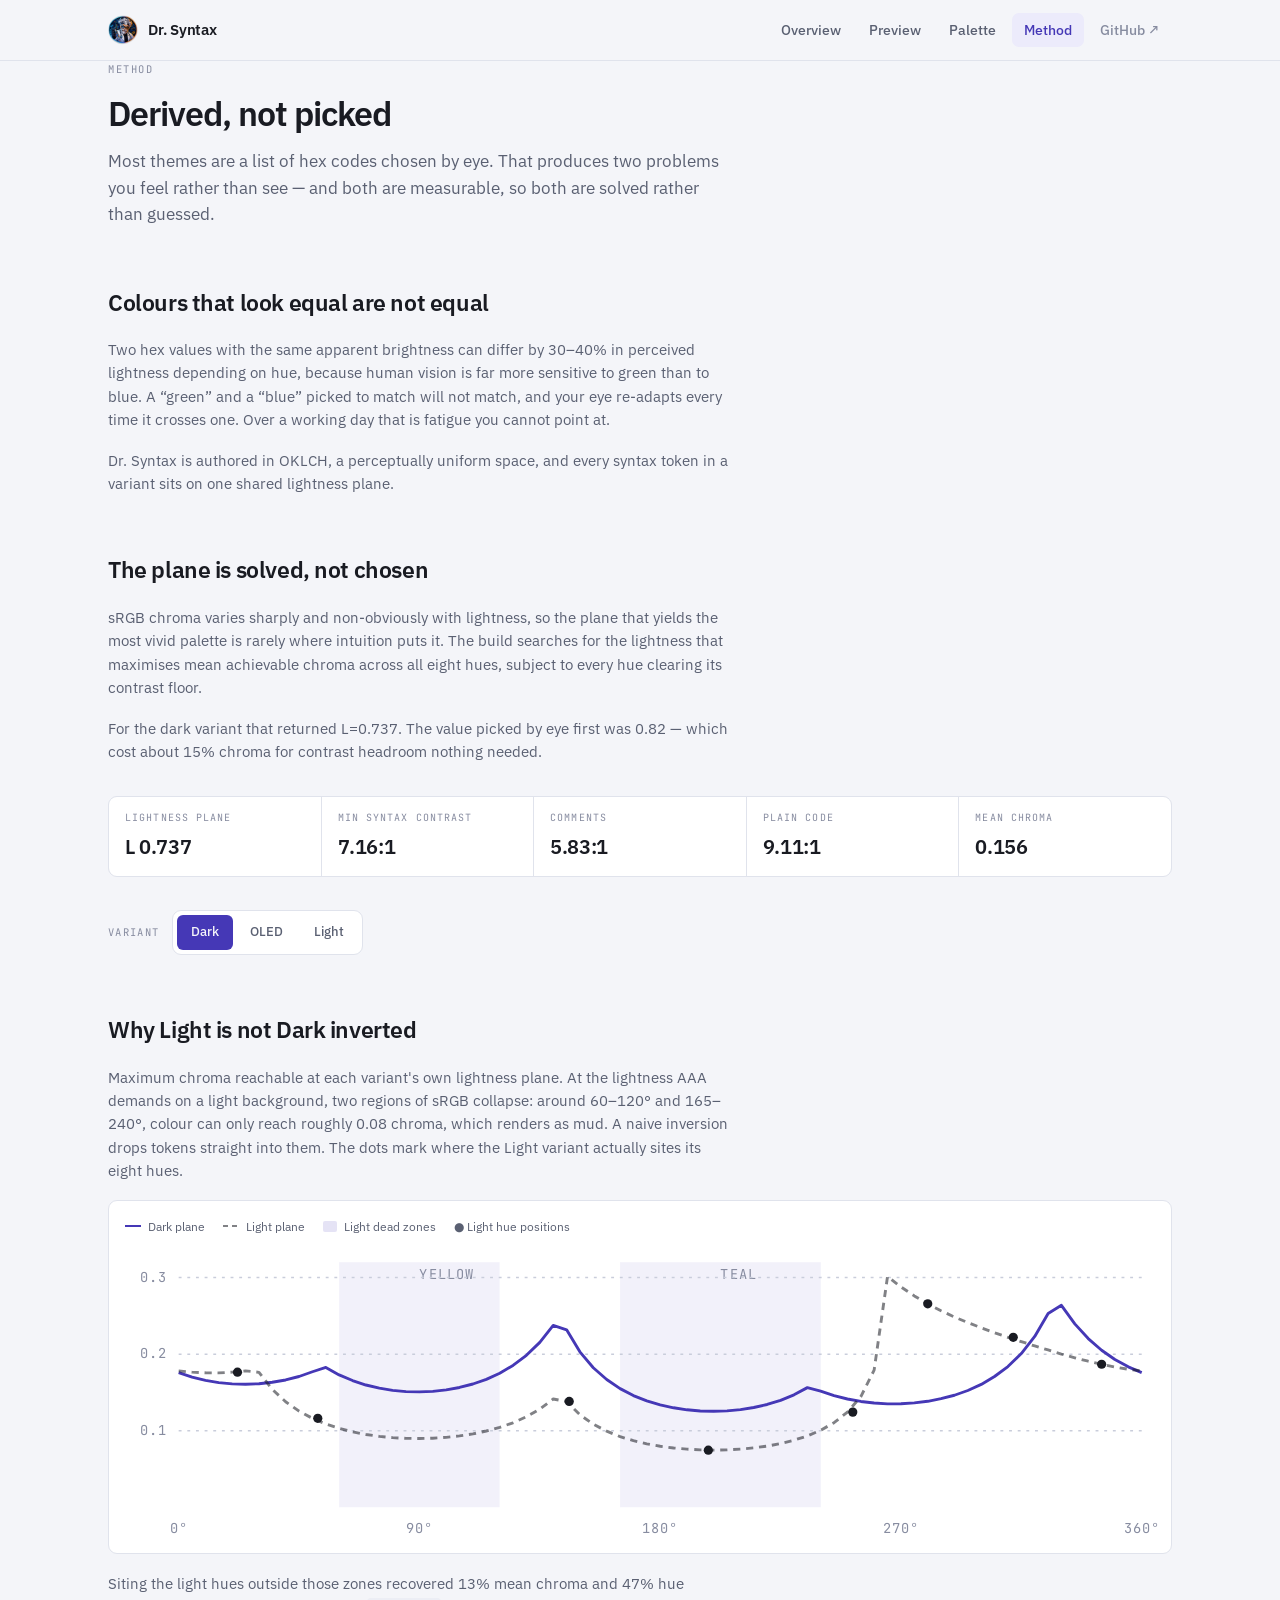
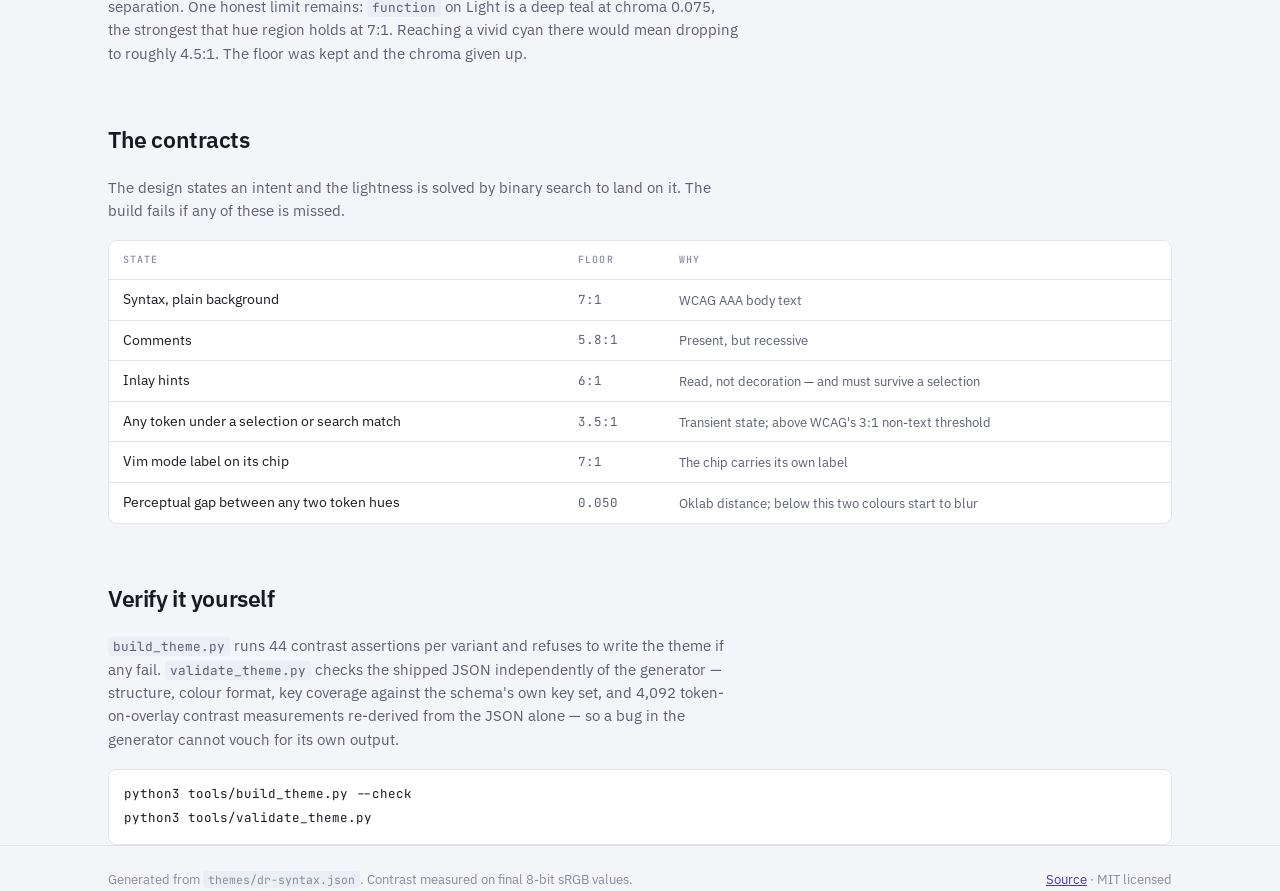
==== website/method.html @ 116faeb3 "Replace the single page with a proper preview site under website/ The old docs/index.html showed one" ====
<!doctype html>
<html lang="en">
<head>
<meta charset="utf-8">
<meta name="viewport" content="width=device-width,initial-scale=1">
<title>Method · Dr. Syntax</title>
<meta name="description" content="How Dr. Syntax is built: OKLCH lightness planes, solved contrast floors, and the sRGB gamut limits that shape the light variant.">
<link rel="icon" href="assets/dr-syntax-logo.webp">
<link rel="preconnect" href="https://fonts.googleapis.com">
<link rel="preconnect" href="https://fonts.gstatic.com" crossorigin>
<link rel="stylesheet" href="https://fonts.googleapis.com/css2?family=IBM+Plex+Sans:wght@400;500;600&family=JetBrains+Mono:ital,wght@0,400;0,500;0,700;1,400&display=swap">
<link rel="stylesheet" href="assets/site.css">
</head>
<body>
<nav class="nav"><div class="wrap nav-in">
  <a class="brandmark" href="index.html"><img src="assets/dr-syntax-logo.webp" alt=""> Dr. Syntax</a>
  <div class="nav-links"><a href="index.html">Overview</a><a href="preview.html">Preview</a><a href="palette.html">Palette</a><a href="method.html" aria-current="page">Method</a><a class="ext" href="https://github.com/ChrisNicholson30/Dr.-Syntax">GitHub ↗</a></div>
</div></nav>
<main class="wrap">
<section>
  <p class="eyebrow">Method</p>
  <h1 style="font-size:34px">Derived, not picked</h1>
  <p class="lead">Most themes are a list of hex codes chosen by eye. That produces two problems
    you feel rather than see — and both are measurable, so both are solved rather than guessed.</p>
</section>

<section>
  <h2>Colours that look equal are not equal</h2>
  <p class="note">Two hex values with the same apparent brightness can differ by 30–40% in
    perceived lightness depending on hue, because human vision is far more sensitive to green
    than to blue. A “green” and a “blue” picked to match will not match, and your eye re-adapts
    every time it crosses one. Over a working day that is fatigue you cannot point at.</p>
  <p class="note">Dr. Syntax is authored in OKLCH, a perceptually uniform space, and every syntax
    token in a variant sits on one shared lightness plane.</p>
</section>

<section>
  <h2>The plane is solved, not chosen</h2>
  <p class="note">sRGB chroma varies sharply and non-obviously with lightness, so the plane that
    yields the most vivid palette is rarely where intuition puts it. The build searches for the
    lightness that maximises mean achievable chroma across all eight hues, subject to every hue
    clearing its contrast floor.</p>
  <p class="note">For the dark variant that returned L=0.737. The value picked by eye first was
    0.82 — which cost about 15% chroma for contrast headroom nothing needed.</p>
  <dl class="readout">
  <div class="cell"><dt>Lightness plane</dt><dd data-stat="plane" data-fmt="plane">—</dd></div>
  <div class="cell"><dt>Min syntax contrast</dt><dd data-stat="minSyntax" data-fmt="ratio">—</dd></div>
  <div class="cell"><dt>Comments</dt><dd data-stat="comment" data-fmt="ratio">—</dd></div>
  <div class="cell"><dt>Plain code</dt><dd data-stat="foreground" data-fmt="ratio">—</dd></div>
  <div class="cell"><dt>Mean chroma</dt><dd data-stat="chroma">—</dd></div>
</dl>
  <div class="controls"><span class="switch-label">Variant</span><div class="switch" data-variant-tabs role="tablist" aria-label="Variant"><button class="tab-btn" role="tab" data-key="dark" aria-selected="true">Dark</button><button class="tab-btn" role="tab" data-key="oled" aria-selected="false">OLED</button><button class="tab-btn" role="tab" data-key="light" aria-selected="false">Light</button></div></div>
</section>

<section>
  <h2>Why Light is not Dark inverted</h2>
  <p class="note">Maximum chroma reachable at each variant's own lightness plane. At the
    lightness AAA demands on a light background, two regions of sRGB collapse: around 60–120°
    and 165–240°, colour can only reach roughly 0.08 chroma, which renders as mud. A naive
    inversion drops tokens straight into them. The dots mark where the Light variant actually
    sites its eight hues.</p>
  <div class="chart-wrap">
    <div class="legend">
      <span><i></i> Dark plane</span><span><i class="dash"></i> Light plane</span>
      <span><i class="zone"></i> Light dead zones</span><span>● Light hue positions</span>
    </div>
    <svg viewBox="0 0 720 210" role="img" class="chart" aria-label="Maximum reachable chroma by hue angle, dark versus light">
<rect x="151.3" y="14" width="111.3" height="170" class="deadzone"/>
<text x="207.0" y="26" class="chart-zone">yellow</text>
<rect x="346.2" y="14" width="139.2" height="170" class="deadzone"/>
<text x="415.8" y="26" class="chart-zone">teal</text>
<line x1="40" y1="130.9" x2="708" y2="130.9" class="grid"/>
<text x="32" y="133.9" class="chart-tick" text-anchor="end">0.1</text>
<line x1="40" y1="77.8" x2="708" y2="77.8" class="grid"/>
<text x="32" y="80.8" class="chart-tick" text-anchor="end">0.2</text>
<line x1="40" y1="24.6" x2="708" y2="24.6" class="grid"/>
<text x="32" y="27.6" class="chart-tick" text-anchor="end">0.3</text>
<text x="40.0" y="202" class="chart-tick" text-anchor="middle">0°</text>
<text x="207.0" y="202" class="chart-tick" text-anchor="middle">90°</text>
<text x="374.0" y="202" class="chart-tick" text-anchor="middle">180°</text>
<text x="541.0" y="202" class="chart-tick" text-anchor="middle">270°</text>
<text x="708.0" y="202" class="chart-tick" text-anchor="middle">360°</text>
<path d="M40.0,90.6 L49.3,93.7 L58.6,96.0 L67.8,97.5 L77.1,98.4 L86.4,98.7 L95.7,98.3 L104.9,97.3 L114.2,95.7 L123.5,93.3 L132.8,90.0 L142.1,87.0 L151.3,92.2 L160.6,96.1 L169.9,99.2 L179.2,101.4 L188.4,102.9 L197.7,103.8 L207.0,104.0 L216.3,103.6 L225.6,102.6 L234.8,100.9 L244.1,98.5 L253.4,95.3 L262.7,91.0 L271.9,85.6 L281.2,78.6 L290.5,69.6 L299.8,57.9 L309.1,60.9 L318.3,76.2 L327.6,87.2 L336.9,95.4 L346.2,101.7 L355.4,106.5 L364.7,110.2 L374.0,113.0 L383.3,115.0 L392.6,116.4 L401.8,117.2 L411.1,117.4 L420.4,117.1 L429.7,116.3 L438.9,114.8 L448.2,112.7 L457.5,109.8 L466.8,106.0 L476.1,101.0 L485.3,103.4 L494.6,106.5 L503.9,108.9 L513.2,110.6 L522.4,111.7 L531.7,112.3 L541.0,112.2 L550.3,111.6 L559.6,110.5 L568.8,108.7 L578.1,106.3 L587.4,103.0 L596.7,98.8 L605.9,93.3 L615.2,86.4 L624.5,77.4 L633.8,65.5 L643.1,49.6 L652.3,43.9 L661.6,56.8 L670.9,67.0 L680.2,75.1 L689.4,81.5 L698.7,86.6 L708.0,90.6" class="curve curve-dark"/>
<path d="M40.0,89.4 L49.3,90.3 L58.6,90.7 L67.8,90.8 L77.1,90.3 L86.4,89.4 L95.7,90.4 L104.9,102.2 L114.2,110.8 L123.5,117.3 L132.8,122.3 L142.1,126.3 L151.3,129.3 L160.6,131.7 L169.9,133.5 L179.2,134.8 L188.4,135.7 L197.7,136.2 L207.0,136.3 L216.3,136.1 L225.6,135.5 L234.8,134.5 L244.1,133.1 L253.4,131.1 L262.7,128.6 L271.9,125.4 L281.2,121.2 L290.5,115.9 L299.8,108.9 L309.1,110.6 L318.3,119.8 L327.6,126.4 L336.9,131.2 L346.2,135.0 L355.4,137.8 L364.7,140.0 L374.0,141.7 L383.3,142.9 L392.6,143.7 L401.8,144.2 L411.1,144.4 L420.4,144.2 L429.7,143.7 L438.9,142.8 L448.2,141.6 L457.5,139.8 L466.8,137.5 L476.1,134.5 L485.3,130.6 L494.6,125.3 L503.9,118.0 L513.2,107.2 L522.4,88.9 L531.7,23.9 L541.0,31.2 L550.3,37.4 L559.6,42.9 L568.8,47.7 L578.1,52.0 L587.4,55.9 L596.7,59.5 L605.9,62.9 L615.2,66.1 L624.5,69.1 L633.8,72.1 L643.1,74.9 L652.3,77.7 L661.6,80.3 L670.9,82.7 L680.2,84.8 L689.4,86.7 L698.7,88.3 L708.0,89.4" class="curve curve-light"/>
<circle cx="680.2" cy="84.8" r="3.2" class="mark"/>
<circle cx="618.9" cy="66.1" r="3.2" class="mark"/>
<circle cx="559.6" cy="42.9" r="3.2" class="mark"/>
<circle cx="507.6" cy="118.0" r="3.2" class="mark"/>
<circle cx="407.4" cy="144.4" r="3.2" class="mark"/>
<circle cx="310.9" cy="110.6" r="3.2" class="mark"/>
<circle cx="136.5" cy="122.3" r="3.2" class="mark"/>
<circle cx="80.8" cy="90.3" r="3.2" class="mark"/>
</svg>
  </div>
  <p class="note">Siting the light hues outside those zones recovered 13% mean chroma and 47%
    hue separation. One honest limit remains: <code>function</code> on Light is a deep teal at
    chroma 0.075, the strongest that hue region holds at 7:1. Reaching a vivid cyan there would
    mean dropping to roughly 4.5:1. The floor was kept and the chroma given up.</p>
</section>

<section>
  <h2>The contracts</h2>
  <p class="note">The design states an intent and the lightness is solved by binary search to
    land on it. The build fails if any of these is missed.</p>
  <div class="table-scroll"><table>
    <thead><tr><th>State</th><th>Floor</th><th>Why</th></tr></thead>
    <tbody>
      <tr><td>Syntax, plain background</td><td class="mono">7:1</td><td class="role">WCAG AAA body text</td></tr>
      <tr><td>Comments</td><td class="mono">5.8:1</td><td class="role">Present, but recessive</td></tr>
      <tr><td>Inlay hints</td><td class="mono">6:1</td><td class="role">Read, not decoration — and must survive a selection</td></tr>
      <tr><td>Any token under a selection or search match</td><td class="mono">3.5:1</td><td class="role">Transient state; above WCAG's 3:1 non-text threshold</td></tr>
      <tr><td>Vim mode label on its chip</td><td class="mono">7:1</td><td class="role">The chip carries its own label</td></tr>
      <tr><td>Perceptual gap between any two token hues</td><td class="mono">0.050</td><td class="role">Oklab distance; below this two colours start to blur</td></tr>
    </tbody>
  </table></div>
</section>

<section>
  <h2>Verify it yourself</h2>
  <p class="note"><code>build_theme.py</code> runs 44 contrast assertions per variant and refuses
    to write the theme if any fail. <code>validate_theme.py</code> checks the shipped JSON
    independently of the generator — structure, colour format, key coverage against the schema's
    own key set, and 4,092 token-on-overlay contrast measurements re-derived from the JSON
    alone — so a bug in the generator cannot vouch for its own output.</p>
  <pre><code>python3 tools/build_theme.py --check
python3 tools/validate_theme.py</code></pre>
</section>
</main>
<footer><div class="wrap">
  <span>Generated from <code>themes/dr-syntax.json</code>. Contrast measured on final 8-bit
  sRGB values.</span>
  <span><a href="https://github.com/ChrisNicholson30/Dr.-Syntax">Source</a> · MIT licensed</span>
</div></footer>
<script>const DATA = {"dark":{"name":"Dr. Syntax Dark","appearance":"dark","short":"Dark","ui":{"bg":"#0c0f15ff","editor":"#13161dff","elevated":"#1d2027ff","titlebar":"#0c0f15ff","tabbar":"#06090fff","tabactive":"#13161dff","tabinactive":"#06090fff","statusbar":"#0c0f15ff","border":"#2e3239ff","borderv":"#21252bff","text":"#d6dbe4ff","muted":"#90959dff","fg":"#b4b8c1ff","linenum":"#6b7078ff","activelinenum":"#b8bcc5ff","activeline":"#20242aff","indentguide":"#21252bff","match":"#d5a10032","accent":"#9797ffff","error":"#ff7c75ff","warning":"#de9b00ff","success":"#5ac562ff","added":"#5ac562ff","modified":"#de9b00ff","vcdeleted":"#ff7c75ff","terminalbg":"#13161dff","terminalfg":"#b4b8c1ff","vimnormal-bg":"#35b5ffff","vimnormal-fg":"#1e2228ff"},"syn":{"kw":"#f678b9ff","fn":"#00c1c9ff","str":"#10c97fff","typ":"#d5a100ff","num":"#ff8243ff","prop":"#35b5ffff","cmt":"#8594a4ff","punc":"#9198a6ff","tag":"#d684eeff"},"plane":0.737,"chroma":0.156,"minSyntax":7.16,"comment":5.83,"foreground":9.11,"selectionAlpha":0.188,"editorBg":"#13161d","hues":[{"role":"rose","label":"keyword \u00b7 control flow","hex":"#f678b9","angle":350,"chroma":0.17,"ratio":7.16},{"role":"orchid","label":"tag \u00b7 namespace \u00b7 title","hex":"#d684ee","angle":318,"chroma":0.17,"ratio":7.24},{"role":"violet","label":"attribute \u00b7 preprocessor","hex":"#9d9eff","angle":282,"chroma":0.14,"ratio":7.56},{"role":"azure","label":"property \u00b7 member","hex":"#35b5ff","angle":240,"chroma":0.152,"ratio":7.93},{"role":"cyan","label":"function \u00b7 method","hex":"#00c1c9","angle":200,"chroma":0.125,"ratio":8.16},{"role":"jade","label":"string \u00b7 literal text","hex":"#10c97f","angle":158,"chroma":0.17,"ratio":8.35},{"role":"amber","label":"type \u00b7 class \u00b7 enum","hex":"#d5a100","angle":85,"chroma":0.151,"ratio":7.69},{"role":"tangerine","label":"number \u00b7 boolean \u00b7 constant","hex":"#ff8243","angle":45,"chroma":0.17,"ratio":7.35}],"ansi":["#2c3037ff","#ff7c75ff","#5ac562ff","#de9b00ff","#35b5ffff","#9d9effff","#00c1c9ff","#b4b8c1ff"],"ansiBright":["#72777fff","#ffa69fff","#7bdc80ff","#f8b330ff","#7fcbffff","#b7baffff","#00dce5ff","#d6dbe4ff"],"vim":[{"mode":"normal","bg":"#35b5ffff","fg":"#1e2228ff","ratio":7.0},{"mode":"insert","bg":"#10c97fff","fg":"#22262dff","ratio":7.0},{"mode":"replace","bg":"#f678b9ff","fg":"#15181fff","ratio":7.02},{"mode":"visual","bg":"#9d9effff","fg":"#1a1d24ff","ratio":7.04},{"mode":"visual_line","bg":"#d684eeff","fg":"#161920ff","ratio":7.03},{"mode":"visual_block","bg":"#00c1c9ff","fg":"#21242bff","ratio":7.01},{"mode":"helix_normal","bg":"#ff8243ff","fg":"#181b21ff","ratio":7.0},{"mode":"helix_select","bg":"#d5a100ff","fg":"#1c1f26ff","ratio":7.01}]},"oled":{"name":"Dr. Syntax OLED","appearance":"dark","short":"OLED","ui":{"bg":"#000000ff","editor":"#000000ff","elevated":"#0c0f16ff","titlebar":"#000000ff","tabbar":"#0f1218ff","tabactive":"#000000ff","tabinactive":"#0f1218ff","statusbar":"#000000ff","border":"#2a2e35ff","borderv":"#1b1e25ff","text":"#d9dee7ff","muted":"#8b9098ff","fg":"#c9cdd7ff","linenum":"#646971ff","activelinenum":"#b7bcc5ff","activeline":"#13161dff","indentguide":"#1b1e25ff","match":"#e9b53138","accent":"#9190f8ff","error":"#ffa098ff","warning":"#f2b036ff","success":"#7bd67fff","added":"#7bd67fff","modified":"#f2b036ff","vcdeleted":"#ffa098ff","terminalbg":"#000000ff","terminalfg":"#c9cdd7ff","vimnormal-bg":"#75c7ffff","vimnormal-fg":"#2e3139ff"},"syn":{"kw":"#ff97caff","fn":"#00d7e0ff","str":"#57da98ff","typ":"#e9b531ff","num":"#ffa379ff","prop":"#75c7ffff","cmt":"#8291a1ff","punc":"#89909eff","tag":"#e59dfcff"},"plane":0.799,"chroma":0.133,"minSyntax":10.53,"comment":6.51,"foreground":13.2,"selectionAlpha":0.216,"editorBg":"#000000","hues":[{"role":"rose","label":"keyword \u00b7 control flow","hex":"#ff97ca","angle":350,"chroma":0.137,"ratio":10.53},{"role":"orchid","label":"tag \u00b7 namespace \u00b7 title","hex":"#e59dfc","angle":318,"chroma":0.15,"ratio":10.56},{"role":"violet","label":"attribute \u00b7 preprocessor","hex":"#b2b5ff","angle":282,"chroma":0.104,"ratio":10.95},{"role":"azure","label":"property \u00b7 member","hex":"#75c7ff","angle":240,"chroma":0.113,"ratio":11.37},{"role":"cyan","label":"function \u00b7 method","hex":"#00d7e0","angle":200,"chroma":0.136,"ratio":11.8},{"role":"jade","label":"string \u00b7 literal text","hex":"#57da98","angle":158,"chroma":0.15,"ratio":11.89},{"role":"amber","label":"type \u00b7 class \u00b7 enum","hex":"#e9b531","angle":85,"chroma":0.15,"ratio":11.12},{"role":"tangerine","label":"number \u00b7 boolean \u00b7 constant","hex":"#ffa379","angle":45,"chroma":0.123,"ratio":10.77}],"ansi":["#07090fff","#ffa098ff","#7bd67fff","#f2b036ff","#75c7ffff","#b2b5ffff","#00d7e0ff","#c9cdd7ff"],"ansiBright":["#6b7078ff","#ffc5bfff","#99ee9cff","#ffcc7cff","#addcffff","#ced1ffff","#3cf0f9ff","#d9dee7ff"],"vim":[{"mode":"normal","bg":"#75c7ffff","fg":"#2e3139ff","ratio":7.04},{"mode":"insert","bg":"#57da98ff","fg":"#31343cff","ratio":7.05},{"mode":"replace","bg":"#ff97caff","fg":"#292c34ff","ratio":7.0},{"mode":"visual","bg":"#b2b5ffff","fg":"#2b2f36ff","ratio":7.01},{"mode":"visual_line","bg":"#e59dfcff","fg":"#292c34ff","ratio":7.02},{"mode":"visual_block","bg":"#00d7e0ff","fg":"#31343bff","ratio":7.0},{"mode":"helix_normal","bg":"#ffa379ff","fg":"#2a2d35ff","ratio":7.06},{"mode":"helix_select","bg":"#e9b531ff","fg":"#2c3037ff","ratio":7.01}]},"light":{"name":"Dr. Syntax Light","appearance":"light","short":"Light","ui":{"bg":"#f0f2f7ff","editor":"#f9fbffff","elevated":"#ffffffff","titlebar":"#f0f2f7ff","tabbar":"#eef0f5ff","tabactive":"#f9fbffff","tabinactive":"#eef0f5ff","statusbar":"#f0f2f7ff","border":"#ced0d4ff","borderv":"#dddfe3ff","text":"#2d2e32ff","muted":"#696a6eff","fg":"#404245ff","linenum":"#87888cff","activelinenum":"#45464aff","activeline":"#e8eaefff","indentguide":"#dddfe3ff","match":"#813c0039","accent":"#5952d2ff","error":"#9d0016ff","warning":"#6e4b00ff","success":"#006517ff","added":"#006517ff","modified":"#6e4b00ff","vcdeleted":"#9d0016ff","terminalbg":"#f9fbffff","terminalfg":"#404245ff","vimnormal-bg":"#005397ff","vimnormal-fg":"#f0f3f7ff"},"syn":{"kw":"#920069ff","fn":"#005f61ff","str":"#00641cff","typ":"#813c00ff","num":"#9d0020ff","prop":"#005397ff","cmt":"#576474ff","punc":"#5e6166ff","tag":"#74209bff"},"plane":0.439,"chroma":0.15,"minSyntax":7.14,"comment":5.82,"foreground":9.73,"selectionAlpha":0.184,"editorBg":"#f9fbff","hues":[{"role":"rose","label":"keyword \u00b7 control flow","hex":"#920069","angle":345,"chroma":0.187,"ratio":8.36},{"role":"orchid","label":"tag \u00b7 namespace \u00b7 title","hex":"#74209b","angle":312,"chroma":0.19,"ratio":8.37},{"role":"violet","label":"attribute \u00b7 preprocessor","hex":"#4538b6","angle":280,"chroma":0.19,"ratio":8.13},{"role":"azure","label":"property \u00b7 member","hex":"#005397","angle":252,"chroma":0.131,"ratio":7.55},{"role":"cyan","label":"function \u00b7 method","hex":"#005f61","angle":198,"chroma":0.075,"ratio":7.22},{"role":"jade","label":"string \u00b7 literal text","hex":"#00641c","angle":146,"chroma":0.134,"ratio":7.14},{"role":"amber","label":"type \u00b7 class \u00b7 enum","hex":"#813c00","angle":52,"chroma":0.113,"ratio":7.86},{"role":"tangerine","label":"number \u00b7 boolean \u00b7 constant","hex":"#9d0020","angle":22,"chroma":0.177,"ratio":8.26}],"ansi":["#d0d2d6ff","#9d0016ff","#006517ff","#6e4b00ff","#005397ff","#4538b6ff","#005f61ff","#404245ff"],"ansiBright":["#838488ff","#7a000fff","#004d0fff","#543800ff","#003f75ff","#342396ff","#00484aff","#2d2e32ff"],"vim":[{"mode":"normal","bg":"#005397ff","fg":"#f0f3f7ff","ratio":7.03},{"mode":"insert","bg":"#00641cff","fg":"#f6f9fdff","ratio":7.0},{"mode":"replace","bg":"#920069ff","fg":"#e5e8ecff","ratio":7.04},{"mode":"visual","bg":"#4538b6ff","fg":"#e8ebefff","ratio":7.04},{"mode":"visual_line","bg":"#74209bff","fg":"#e5e7ebff","ratio":7.0},{"mode":"visual_block","bg":"#005f61ff","fg":"#f5f8fcff","ratio":7.02},{"mode":"helix_normal","bg":"#9d0020ff","fg":"#e6e9edff","ratio":7.03},{"mode":"helix_select","bg":"#813c00ff","fg":"#eceef2ff","ratio":7.01}]}};</script>
<script src="assets/site.js"></script>
</body>
</html>
---- website/assets/site.css ----
:root{
  --ground:#f4f5f9; --surface:#ffffff; --raised:#eceef5;
  --ink:#191b22; --muted:#5a6072; --faint:#878ca0;
  --rule:#e0e3ec; --rule-strong:#c9cddb;
  --accent:#4538b6; --accent-soft:#ecebfb;
  --shadow:0 1px 2px rgba(20,22,40,.05), 0 14px 34px -20px rgba(20,22,40,.4);
  --nav-bg:rgba(244,245,249,.95);
}
@media (prefers-color-scheme:dark){
  :root:not([data-theme="light"]){
    --ground:#0b0c10; --surface:#12141a; --raised:#181b23;
    --ink:#e2e4ec; --muted:#8b90a3; --faint:#666b7d;
    --rule:#22252f; --rule-strong:#333743;
    --accent:#9d9eff; --accent-soft:#1b1c2e;
    --shadow:0 1px 2px rgba(0,0,0,.4), 0 14px 36px -20px rgba(0,0,0,.85);
    --nav-bg:rgba(11,12,16,.95);
  }
}
:root[data-theme="dark"]{
  --ground:#0b0c10; --surface:#12141a; --raised:#181b23;
  --ink:#e2e4ec; --muted:#8b90a3; --faint:#666b7d;
  --rule:#22252f; --rule-strong:#333743;
  --accent:#9d9eff; --accent-soft:#1b1c2e;
  --shadow:0 1px 2px rgba(0,0,0,.4), 0 14px 36px -20px rgba(0,0,0,.85);
  --nav-bg:rgba(11,12,16,.95);
}

*{box-sizing:border-box;}
html{scroll-behavior:smooth;}
body{
  margin:0; background:var(--ground); color:var(--ink);
  font-family:"IBM Plex Sans",ui-sans-serif,system-ui,-apple-system,"Segoe UI",sans-serif;
  font-size:15px; line-height:1.6; -webkit-font-smoothing:antialiased;
}
a{color:var(--accent);}
.wrap{max-width:1120px; margin:0 auto; padding:0 28px;}
main{display:flex; flex-direction:column; gap:56px; padding:44px 0 96px;}
section{display:flex; flex-direction:column; gap:18px; scroll-margin-top:80px;}

h1{font-size:clamp(32px,5.4vw,50px); line-height:1.02; margin:0; letter-spacing:-.03em;
  font-weight:600; text-wrap:balance;}
h2{font-size:23px; margin:0; font-weight:600; letter-spacing:-.018em; text-wrap:balance;}
h3{font-size:15px; margin:0; font-weight:600;}
.note{margin:0; max-width:70ch; color:var(--muted); font-size:14.5px;}
.lead{margin:0; max-width:62ch; color:var(--muted); font-size:17px; line-height:1.55;}
.eyebrow{margin:0; font-family:"JetBrains Mono",ui-monospace,monospace; font-size:10.5px;
  letter-spacing:.15em; text-transform:uppercase; color:var(--faint);}
code{font-family:"JetBrains Mono",ui-monospace,monospace; font-size:.88em;
  background:var(--raised); padding:1px 5px; border-radius:4px;}

/* ---- nav ---- */
.nav{position:sticky; top:0; z-index:20; background:var(--nav-bg);
  backdrop-filter:saturate(1.6) blur(12px); border-bottom:1px solid var(--rule);}
.nav-in{display:flex; align-items:center; gap:22px; height:60px;}
.brandmark{display:flex; align-items:center; gap:10px; text-decoration:none; color:var(--ink);
  font-weight:600; letter-spacing:-.015em; flex:none;}
.brandmark img{width:30px; height:30px; border-radius:50%;}
.nav-links{display:flex; gap:4px; margin-left:auto; flex-wrap:wrap;}
.nav-links a{padding:6px 12px; border-radius:7px; text-decoration:none; color:var(--muted);
  font-size:14px; font-weight:500;}
.nav-links a:hover{background:var(--raised); color:var(--ink);}
.nav-links a[aria-current="page"]{background:var(--accent-soft); color:var(--accent);}
.nav-links a.ext{color:var(--faint);}

/* ---- hero ---- */
.hero{display:grid; grid-template-columns:auto 1fr; gap:34px; align-items:center;
  padding:18px 0 6px;}
.hero img{width:168px; height:168px; border-radius:50%;
  filter:drop-shadow(0 10px 30px rgba(70,60,190,.30));}
.hero-text{display:flex; flex-direction:column; gap:14px; min-width:0;}
.cta{display:flex; flex-wrap:wrap; gap:10px; margin-top:2px;}
.btn{display:inline-flex; align-items:center; padding:10px 19px; border-radius:8px;
  border:1px solid var(--rule-strong); color:var(--ink); text-decoration:none;
  font-size:14.5px; font-weight:500; transition:background .16s, border-color .16s;}
.btn:hover{background:var(--raised); border-color:var(--accent);}
.btn.primary{background:var(--accent); border-color:var(--accent); color:var(--ground);}
.btn.primary:hover{filter:brightness(1.08);}
.btn:focus-visible,.tab-btn:focus-visible,.nav-links a:focus-visible{
  outline:2px solid var(--accent); outline-offset:2px;}

/* ---- switchers ---- */
.controls{display:flex; flex-wrap:wrap; gap:12px; align-items:center;}
.switch{display:flex; gap:3px; padding:4px; border:1px solid var(--rule);
  border-radius:9px; background:var(--surface);}
.tab-btn{font:inherit; font-size:13px; font-weight:500; cursor:pointer;
  padding:7px 14px; border:0; border-radius:6px; background:transparent;
  color:var(--muted); transition:background .16s, color .16s;}
.tab-btn:hover{color:var(--ink); background:var(--raised);}
.tab-btn[aria-selected="true"]{background:var(--accent); color:var(--ground);}
.switch-label{font-family:"JetBrains Mono",ui-monospace,monospace; font-size:10.5px;
  letter-spacing:.13em; text-transform:uppercase; color:var(--faint);}

/* ---- editor mock: painted entirely by the theme ---- */
.editor{border-radius:11px; overflow:hidden; border:1px solid var(--e-border);
  box-shadow:var(--shadow); background:var(--e-editor);
  font-family:"JetBrains Mono",ui-monospace,SFMono-Regular,Menlo,monospace;
  font-size:13px; line-height:1.62; transition:background .2s, border-color .2s;}
.editor.compact{font-size:11.5px; box-shadow:none;}
.titlebar{display:flex; align-items:center; gap:8px; padding:9px 13px;
  background:var(--e-titlebar); border-bottom:1px solid var(--e-borderv);}
.dot{width:10px; height:10px; border-radius:50%;}
.titlebar .path{margin-left:8px; font-size:11.5px; color:var(--e-muted);}
.tabs{display:flex; background:var(--e-tabbar); border-bottom:1px solid var(--e-borderv);
  overflow-x:auto;}
.tab{padding:8px 15px; font-size:12px; color:var(--e-muted); white-space:nowrap;
  background:var(--e-tabinactive); border-right:1px solid var(--e-borderv);
  display:flex; align-items:center; gap:7px;}
.tab.active{background:var(--e-tabactive); color:var(--e-text);}
.tab .dirty{width:6px; height:6px; border-radius:50%; background:var(--e-modified);}
.code{padding:12px 0; overflow-x:auto;}
.code-line{display:flex; padding-right:14px; white-space:pre;}
.code-line.is-active{background:var(--e-activeline);}
.code-line.is-selected .code-text{background:var(--e-selection);}
.gutter-num{flex:0 0 52px; text-align:right; padding-right:16px; color:var(--e-linenum);
  user-select:none;}
.gutter-num.is-active{color:var(--e-activelinenum);}
.code-text{color:var(--e-fg);}
.statusbar{display:flex; gap:16px; padding:6px 14px; background:var(--e-statusbar);
  border-top:1px solid var(--e-borderv); font-size:11px; color:var(--e-muted);
  align-items:center;}
.statusbar .ok{color:var(--e-success);} .statusbar .warn{color:var(--e-warning);}
.statusbar .spacer{margin-left:auto;}
.mode-chip{padding:1px 8px; border-radius:4px; font-weight:700; letter-spacing:.06em;
  background:var(--e-vimnormal-bg); color:var(--e-vimnormal-fg);}
.t-kw{color:var(--e-kw);} .t-fn{color:var(--e-fn);} .t-str{color:var(--e-str);}
.t-typ{color:var(--e-typ);} .t-num{color:var(--e-num);} .t-prop{color:var(--e-prop);}
.t-cmt{color:var(--e-cmt); font-style:italic;} .t-punc{color:var(--e-punc);}
.t-var{color:var(--e-fg);} .t-tag{color:var(--e-tag);}

/* ---- three-up comparison ---- */
.trio{display:grid; grid-template-columns:repeat(auto-fit,minmax(310px,1fr)); gap:18px;}
.trio figure{margin:0; display:flex; flex-direction:column; gap:9px;}
.trio figcaption{display:flex; align-items:baseline; gap:9px;}
.trio figcaption b{font-size:14px;} .trio figcaption span{font-size:11.5px;
  font-family:"JetBrains Mono",ui-monospace,monospace; color:var(--faint);}

/* ---- readout ---- */
.readout{display:grid; grid-template-columns:repeat(auto-fit,minmax(148px,1fr)); gap:1px;
  background:var(--rule); border:1px solid var(--rule); border-radius:9px; overflow:hidden;}
.cell{background:var(--surface); padding:13px 16px;}
.cell dt{font-family:"JetBrains Mono",ui-monospace,monospace; font-size:10px;
  letter-spacing:.11em; text-transform:uppercase; color:var(--faint); margin:0 0 5px;}
.cell dd{margin:0; font-size:20px; font-weight:600; letter-spacing:-.02em;
  font-variant-numeric:tabular-nums;}

/* ---- tables ---- */
.table-scroll{overflow-x:auto; border:1px solid var(--rule); border-radius:9px;
  background:var(--surface);}
table{border-collapse:collapse; width:100%; min-width:560px;}
th{font-family:"JetBrains Mono",ui-monospace,monospace; font-size:10px;
  letter-spacing:.11em; text-transform:uppercase; color:var(--faint);
  text-align:left; padding:11px 14px; border-bottom:1px solid var(--rule); font-weight:500;
  background:var(--surface);}
td{padding:9px 14px; border-bottom:1px solid var(--rule); font-size:13.5px;}
tr:last-child td{border-bottom:0;}
td.mono,.mono{font-family:"JetBrains Mono",ui-monospace,monospace; font-size:12.5px;
  font-variant-numeric:tabular-nums; color:var(--muted);}
th.num,td.num{text-align:right;}
.chip{display:inline-flex; align-items:center; gap:9px;}
.chip i{width:15px; height:15px; border-radius:4px; flex:none;
  box-shadow:inset 0 0 0 1px rgba(128,128,128,.3);}
.role{color:var(--muted); font-size:12.5px;}

/* ---- swatch grid ---- */
.swatches{display:grid; grid-template-columns:repeat(auto-fill,minmax(168px,1fr)); gap:10px;}
.sw{border:1px solid var(--rule); border-radius:8px; overflow:hidden; background:var(--surface);}
.sw .band{height:46px;}
.sw .meta{padding:8px 10px; display:flex; flex-direction:column; gap:2px;}
.sw .meta b{font-size:12px; font-weight:600; overflow-wrap:anywhere;}
.sw .meta span{font-family:"JetBrains Mono",ui-monospace,monospace; font-size:10.5px;
  color:var(--faint);}

/* ---- terminal ---- */
.term{border-radius:10px; border:1px solid var(--e-border); background:var(--e-terminalbg);
  padding:14px 16px; font-family:"JetBrains Mono",ui-monospace,monospace; font-size:12.5px;
  line-height:1.7; overflow-x:auto; box-shadow:var(--shadow);}
.term .row{white-space:pre; color:var(--e-terminalfg);}
.ansi-grid{display:grid; grid-template-columns:repeat(8,1fr); gap:5px; margin-top:10px;}
.ansi-grid i{height:26px; border-radius:4px; display:block;}

/* ---- steps / code blocks ---- */
.steps{display:grid; grid-template-columns:repeat(auto-fit,minmax(232px,1fr)); gap:16px;}
.step{border:1px solid var(--rule); border-radius:9px; background:var(--surface);
  padding:15px 17px; display:flex; flex-direction:column; gap:8px;}
pre{margin:0; overflow-x:auto; background:var(--surface); border:1px solid var(--rule);
  border-radius:8px; padding:13px 15px;}
pre code{font-family:"JetBrains Mono",ui-monospace,monospace; font-size:12.5px;
  color:var(--ink); background:none; padding:0;}
pre code .c{color:var(--faint);}
.step pre{overflow-x:visible;}
.step pre code{white-space:pre-wrap; overflow-wrap:anywhere;}
kbd{font-family:"JetBrains Mono",ui-monospace,monospace; font-size:11.5px;
  border:1px solid var(--rule-strong); border-bottom-width:2px; border-radius:5px;
  padding:1px 5px; background:var(--raised);}

/* ---- chart ---- */
.chart{width:100%; height:auto; display:block;}
.chart-wrap{border:1px solid var(--rule); border-radius:9px; background:var(--surface);
  padding:16px 12px 8px;}
.deadzone{fill:var(--accent); opacity:.07;}
.grid{stroke:var(--rule-strong); stroke-width:1; stroke-dasharray:2 4;}
.chart-tick,.chart-zone{font-family:"JetBrains Mono",ui-monospace,monospace; font-size:9.5px;
  fill:var(--faint); letter-spacing:.08em;}
.chart-zone{text-transform:uppercase;}
.curve{fill:none; stroke-width:2; stroke-linejoin:round;}
.curve-dark{stroke:var(--accent);}
.curve-light{stroke:var(--ink); stroke-dasharray:5 4; opacity:.55;}
.mark{fill:var(--ink);}
.legend{display:flex; flex-wrap:wrap; gap:18px; padding:0 4px 6px;}
.legend span{display:inline-flex; align-items:center; gap:7px; font-size:12px;
  color:var(--muted);}
.legend i{width:16px; height:2px; background:var(--accent);}
.legend i.dash{background:repeating-linear-gradient(90deg,var(--ink) 0 5px,transparent 5px 9px);
  opacity:.55;}
.legend i.zone{width:14px; height:11px; background:var(--accent); opacity:.14; border-radius:2px;}

footer{border-top:1px solid var(--rule); padding:24px 0 0; color:var(--faint); font-size:13px;}
footer .wrap{display:flex; flex-wrap:wrap; gap:8px 24px; justify-content:space-between;}

@media (prefers-reduced-motion:reduce){
  html{scroll-behavior:auto;}
  *{animation-duration:.001ms !important; transition-duration:.001ms !important;}
}
@media (max-width:760px){
  .wrap{padding:0 16px;} main{gap:40px; padding:28px 0 64px;}
  .hero{grid-template-columns:1fr; gap:18px;}
  .hero img{width:110px; height:110px;}
  .gutter-num{flex-basis:40px; padding-right:11px;}
  .editor{font-size:12px;}
  .ansi-grid{grid-template-columns:repeat(4,1fr);}
}
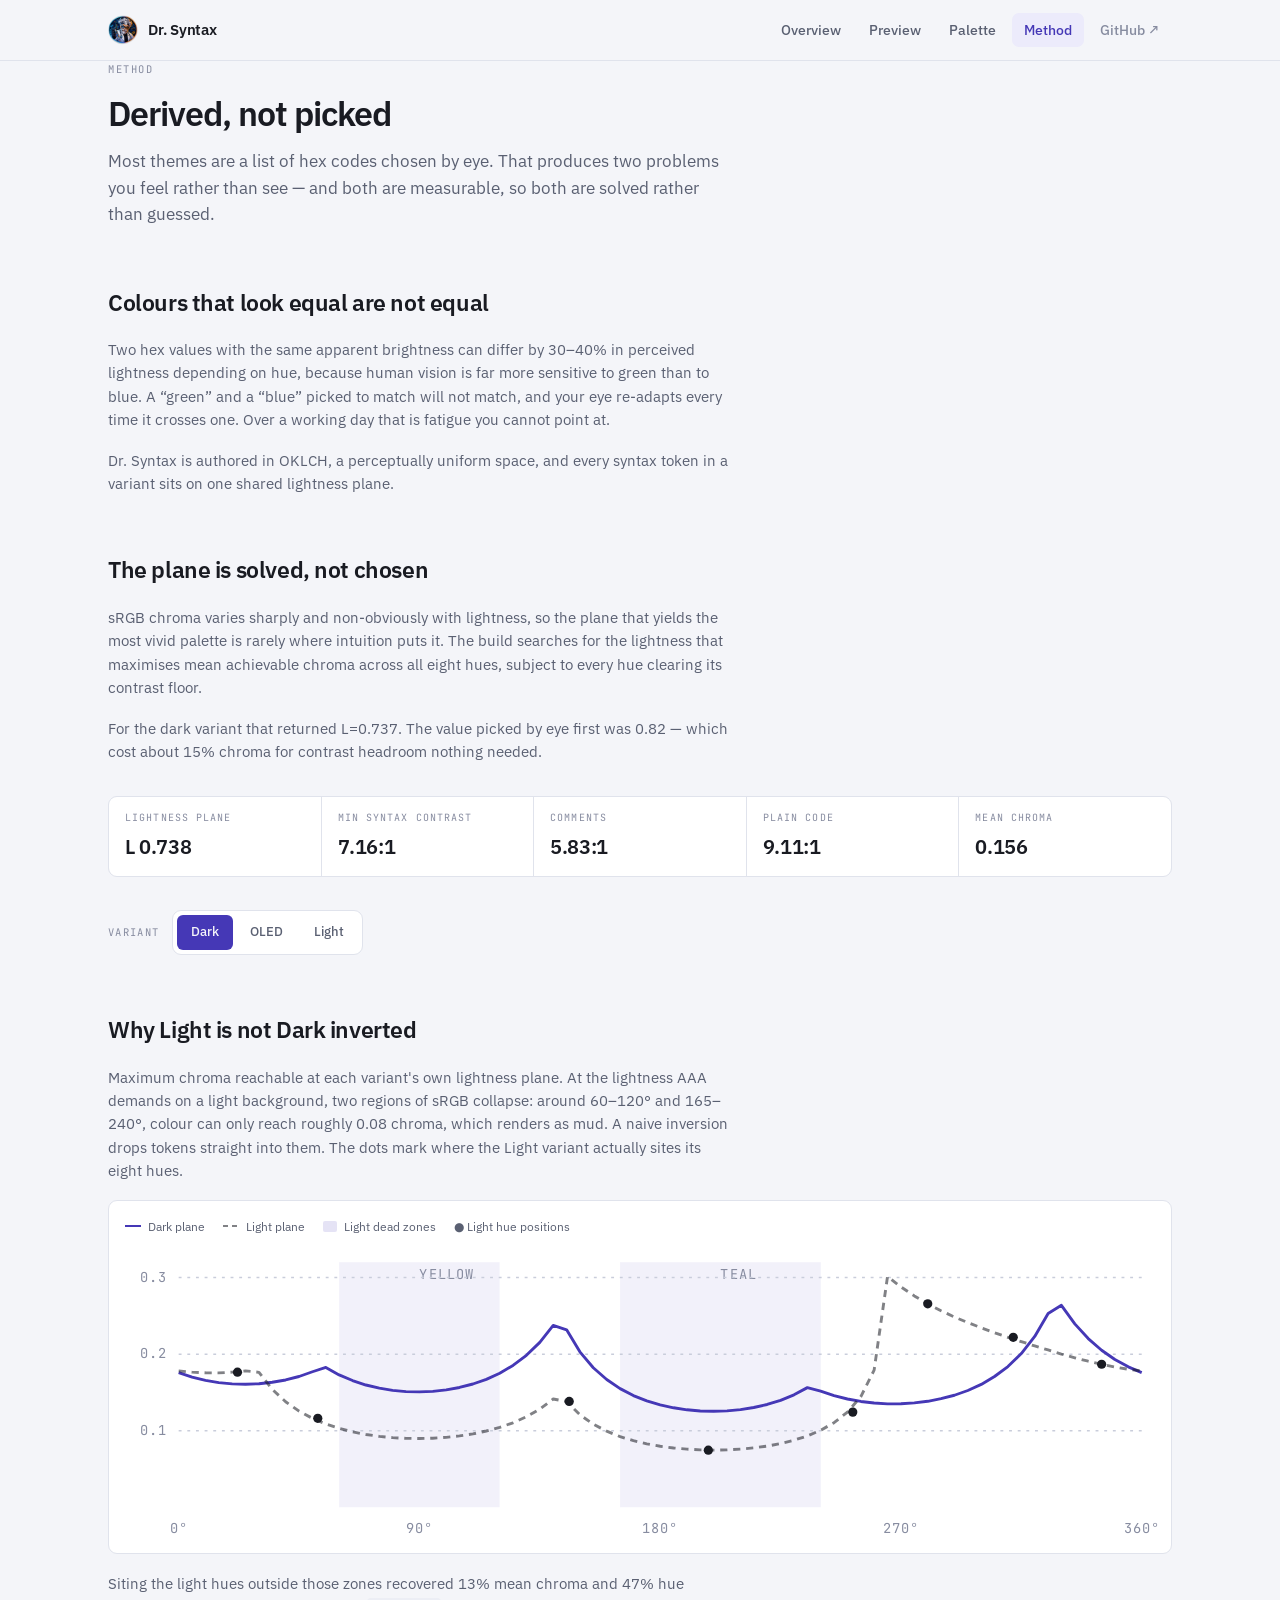
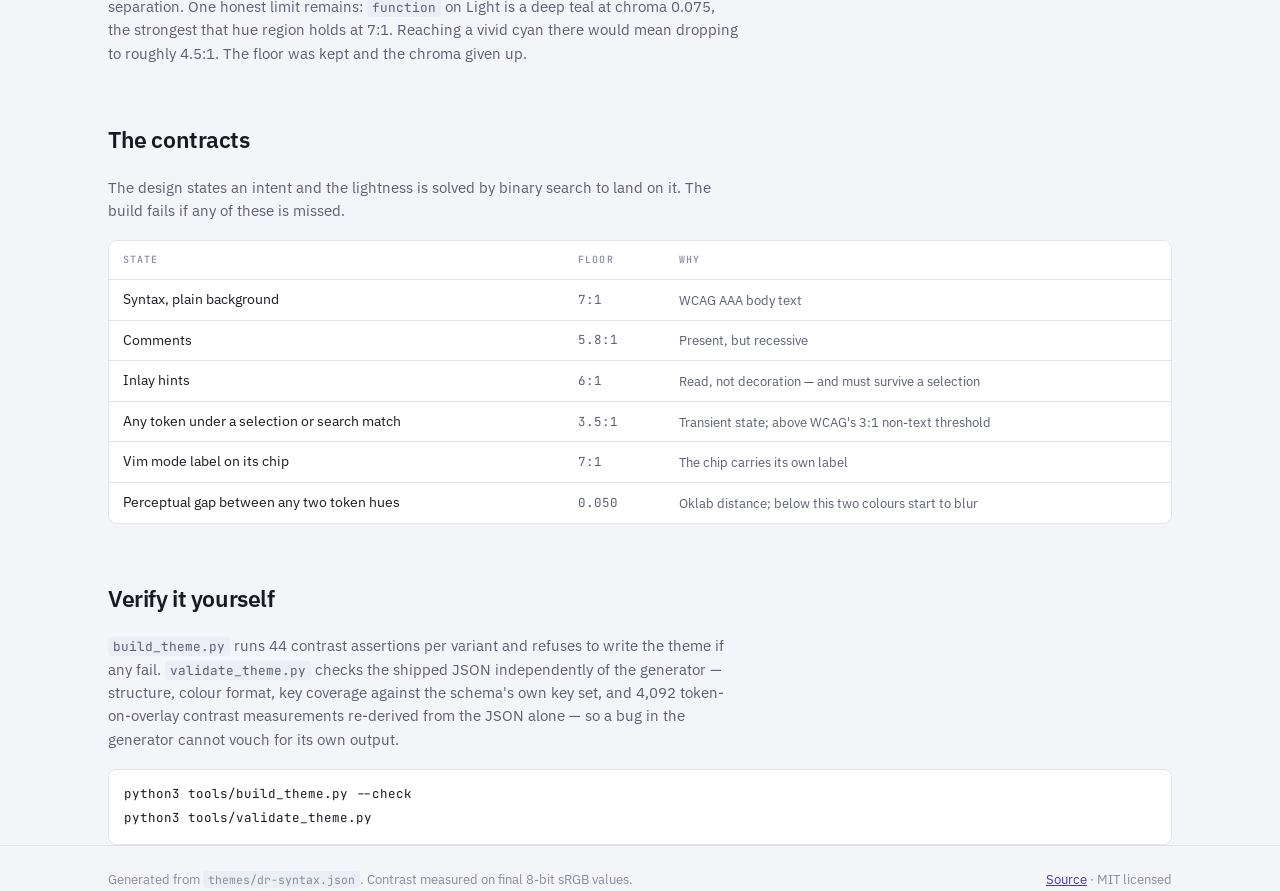
==== commit 49004806: "Verify the shipped theme, not the generator that produced it Two defects of the same shape, both con" ====
--- a/website/method.html
+++ b/website/method.html
@@ -131,7 +131,7 @@
   sRGB values.</span>
   <span><a href="https://github.com/ChrisNicholson30/Dr.-Syntax">Source</a> · MIT licensed</span>
 </div></footer>
-<script>const DATA = {"dark":{"name":"Dr. Syntax Dark","appearance":"dark","short":"Dark","ui":{"bg":"#0c0f15ff","editor":"#13161dff","elevated":"#1d2027ff","titlebar":"#0c0f15ff","tabbar":"#06090fff","tabactive":"#13161dff","tabinactive":"#06090fff","statusbar":"#0c0f15ff","border":"#2e3239ff","borderv":"#21252bff","text":"#d6dbe4ff","muted":"#90959dff","fg":"#b4b8c1ff","linenum":"#6b7078ff","activelinenum":"#b8bcc5ff","activeline":"#20242aff","indentguide":"#21252bff","match":"#d5a10032","accent":"#9797ffff","error":"#ff7c75ff","warning":"#de9b00ff","success":"#5ac562ff","added":"#5ac562ff","modified":"#de9b00ff","vcdeleted":"#ff7c75ff","terminalbg":"#13161dff","terminalfg":"#b4b8c1ff","vimnormal-bg":"#35b5ffff","vimnormal-fg":"#1e2228ff"},"syn":{"kw":"#f678b9ff","fn":"#00c1c9ff","str":"#10c97fff","typ":"#d5a100ff","num":"#ff8243ff","prop":"#35b5ffff","cmt":"#8594a4ff","punc":"#9198a6ff","tag":"#d684eeff"},"plane":0.737,"chroma":0.156,"minSyntax":7.16,"comment":5.83,"foreground":9.11,"selectionAlpha":0.188,"editorBg":"#13161d","hues":[{"role":"rose","label":"keyword \u00b7 control flow","hex":"#f678b9","angle":350,"chroma":0.17,"ratio":7.16},{"role":"orchid","label":"tag \u00b7 namespace \u00b7 title","hex":"#d684ee","angle":318,"chroma":0.17,"ratio":7.24},{"role":"violet","label":"attribute \u00b7 preprocessor","hex":"#9d9eff","angle":282,"chroma":0.14,"ratio":7.56},{"role":"azure","label":"property \u00b7 member","hex":"#35b5ff","angle":240,"chroma":0.152,"ratio":7.93},{"role":"cyan","label":"function \u00b7 method","hex":"#00c1c9","angle":200,"chroma":0.125,"ratio":8.16},{"role":"jade","label":"string \u00b7 literal text","hex":"#10c97f","angle":158,"chroma":0.17,"ratio":8.35},{"role":"amber","label":"type \u00b7 class \u00b7 enum","hex":"#d5a100","angle":85,"chroma":0.151,"ratio":7.69},{"role":"tangerine","label":"number \u00b7 boolean \u00b7 constant","hex":"#ff8243","angle":45,"chroma":0.17,"ratio":7.35}],"ansi":["#2c3037ff","#ff7c75ff","#5ac562ff","#de9b00ff","#35b5ffff","#9d9effff","#00c1c9ff","#b4b8c1ff"],"ansiBright":["#72777fff","#ffa69fff","#7bdc80ff","#f8b330ff","#7fcbffff","#b7baffff","#00dce5ff","#d6dbe4ff"],"vim":[{"mode":"normal","bg":"#35b5ffff","fg":"#1e2228ff","ratio":7.0},{"mode":"insert","bg":"#10c97fff","fg":"#22262dff","ratio":7.0},{"mode":"replace","bg":"#f678b9ff","fg":"#15181fff","ratio":7.02},{"mode":"visual","bg":"#9d9effff","fg":"#1a1d24ff","ratio":7.04},{"mode":"visual_line","bg":"#d684eeff","fg":"#161920ff","ratio":7.03},{"mode":"visual_block","bg":"#00c1c9ff","fg":"#21242bff","ratio":7.01},{"mode":"helix_normal","bg":"#ff8243ff","fg":"#181b21ff","ratio":7.0},{"mode":"helix_select","bg":"#d5a100ff","fg":"#1c1f26ff","ratio":7.01}]},"oled":{"name":"Dr. Syntax OLED","appearance":"dark","short":"OLED","ui":{"bg":"#000000ff","editor":"#000000ff","elevated":"#0c0f16ff","titlebar":"#000000ff","tabbar":"#0f1218ff","tabactive":"#000000ff","tabinactive":"#0f1218ff","statusbar":"#000000ff","border":"#2a2e35ff","borderv":"#1b1e25ff","text":"#d9dee7ff","muted":"#8b9098ff","fg":"#c9cdd7ff","linenum":"#646971ff","activelinenum":"#b7bcc5ff","activeline":"#13161dff","indentguide":"#1b1e25ff","match":"#e9b53138","accent":"#9190f8ff","error":"#ffa098ff","warning":"#f2b036ff","success":"#7bd67fff","added":"#7bd67fff","modified":"#f2b036ff","vcdeleted":"#ffa098ff","terminalbg":"#000000ff","terminalfg":"#c9cdd7ff","vimnormal-bg":"#75c7ffff","vimnormal-fg":"#2e3139ff"},"syn":{"kw":"#ff97caff","fn":"#00d7e0ff","str":"#57da98ff","typ":"#e9b531ff","num":"#ffa379ff","prop":"#75c7ffff","cmt":"#8291a1ff","punc":"#89909eff","tag":"#e59dfcff"},"plane":0.799,"chroma":0.133,"minSyntax":10.53,"comment":6.51,"foreground":13.2,"selectionAlpha":0.216,"editorBg":"#000000","hues":[{"role":"rose","label":"keyword \u00b7 control flow","hex":"#ff97ca","angle":350,"chroma":0.137,"ratio":10.53},{"role":"orchid","label":"tag \u00b7 namespace \u00b7 title","hex":"#e59dfc","angle":318,"chroma":0.15,"ratio":10.56},{"role":"violet","label":"attribute \u00b7 preprocessor","hex":"#b2b5ff","angle":282,"chroma":0.104,"ratio":10.95},{"role":"azure","label":"property \u00b7 member","hex":"#75c7ff","angle":240,"chroma":0.113,"ratio":11.37},{"role":"cyan","label":"function \u00b7 method","hex":"#00d7e0","angle":200,"chroma":0.136,"ratio":11.8},{"role":"jade","label":"string \u00b7 literal text","hex":"#57da98","angle":158,"chroma":0.15,"ratio":11.89},{"role":"amber","label":"type \u00b7 class \u00b7 enum","hex":"#e9b531","angle":85,"chroma":0.15,"ratio":11.12},{"role":"tangerine","label":"number \u00b7 boolean \u00b7 constant","hex":"#ffa379","angle":45,"chroma":0.123,"ratio":10.77}],"ansi":["#07090fff","#ffa098ff","#7bd67fff","#f2b036ff","#75c7ffff","#b2b5ffff","#00d7e0ff","#c9cdd7ff"],"ansiBright":["#6b7078ff","#ffc5bfff","#99ee9cff","#ffcc7cff","#addcffff","#ced1ffff","#3cf0f9ff","#d9dee7ff"],"vim":[{"mode":"normal","bg":"#75c7ffff","fg":"#2e3139ff","ratio":7.04},{"mode":"insert","bg":"#57da98ff","fg":"#31343cff","ratio":7.05},{"mode":"replace","bg":"#ff97caff","fg":"#292c34ff","ratio":7.0},{"mode":"visual","bg":"#b2b5ffff","fg":"#2b2f36ff","ratio":7.01},{"mode":"visual_line","bg":"#e59dfcff","fg":"#292c34ff","ratio":7.02},{"mode":"visual_block","bg":"#00d7e0ff","fg":"#31343bff","ratio":7.0},{"mode":"helix_normal","bg":"#ffa379ff","fg":"#2a2d35ff","ratio":7.06},{"mode":"helix_select","bg":"#e9b531ff","fg":"#2c3037ff","ratio":7.01}]},"light":{"name":"Dr. Syntax Light","appearance":"light","short":"Light","ui":{"bg":"#f0f2f7ff","editor":"#f9fbffff","elevated":"#ffffffff","titlebar":"#f0f2f7ff","tabbar":"#eef0f5ff","tabactive":"#f9fbffff","tabinactive":"#eef0f5ff","statusbar":"#f0f2f7ff","border":"#ced0d4ff","borderv":"#dddfe3ff","text":"#2d2e32ff","muted":"#696a6eff","fg":"#404245ff","linenum":"#87888cff","activelinenum":"#45464aff","activeline":"#e8eaefff","indentguide":"#dddfe3ff","match":"#813c0039","accent":"#5952d2ff","error":"#9d0016ff","warning":"#6e4b00ff","success":"#006517ff","added":"#006517ff","modified":"#6e4b00ff","vcdeleted":"#9d0016ff","terminalbg":"#f9fbffff","terminalfg":"#404245ff","vimnormal-bg":"#005397ff","vimnormal-fg":"#f0f3f7ff"},"syn":{"kw":"#920069ff","fn":"#005f61ff","str":"#00641cff","typ":"#813c00ff","num":"#9d0020ff","prop":"#005397ff","cmt":"#576474ff","punc":"#5e6166ff","tag":"#74209bff"},"plane":0.439,"chroma":0.15,"minSyntax":7.14,"comment":5.82,"foreground":9.73,"selectionAlpha":0.184,"editorBg":"#f9fbff","hues":[{"role":"rose","label":"keyword \u00b7 control flow","hex":"#920069","angle":345,"chroma":0.187,"ratio":8.36},{"role":"orchid","label":"tag \u00b7 namespace \u00b7 title","hex":"#74209b","angle":312,"chroma":0.19,"ratio":8.37},{"role":"violet","label":"attribute \u00b7 preprocessor","hex":"#4538b6","angle":280,"chroma":0.19,"ratio":8.13},{"role":"azure","label":"property \u00b7 member","hex":"#005397","angle":252,"chroma":0.131,"ratio":7.55},{"role":"cyan","label":"function \u00b7 method","hex":"#005f61","angle":198,"chroma":0.075,"ratio":7.22},{"role":"jade","label":"string \u00b7 literal text","hex":"#00641c","angle":146,"chroma":0.134,"ratio":7.14},{"role":"amber","label":"type \u00b7 class \u00b7 enum","hex":"#813c00","angle":52,"chroma":0.113,"ratio":7.86},{"role":"tangerine","label":"number \u00b7 boolean \u00b7 constant","hex":"#9d0020","angle":22,"chroma":0.177,"ratio":8.26}],"ansi":["#d0d2d6ff","#9d0016ff","#006517ff","#6e4b00ff","#005397ff","#4538b6ff","#005f61ff","#404245ff"],"ansiBright":["#838488ff","#7a000fff","#004d0fff","#543800ff","#003f75ff","#342396ff","#00484aff","#2d2e32ff"],"vim":[{"mode":"normal","bg":"#005397ff","fg":"#f0f3f7ff","ratio":7.03},{"mode":"insert","bg":"#00641cff","fg":"#f6f9fdff","ratio":7.0},{"mode":"replace","bg":"#920069ff","fg":"#e5e8ecff","ratio":7.04},{"mode":"visual","bg":"#4538b6ff","fg":"#e8ebefff","ratio":7.04},{"mode":"visual_line","bg":"#74209bff","fg":"#e5e7ebff","ratio":7.0},{"mode":"visual_block","bg":"#005f61ff","fg":"#f5f8fcff","ratio":7.02},{"mode":"helix_normal","bg":"#9d0020ff","fg":"#e6e9edff","ratio":7.03},{"mode":"helix_select","bg":"#813c00ff","fg":"#eceef2ff","ratio":7.01}]}};</script>
+<script>const DATA = {"dark":{"name":"Dr. Syntax Dark","appearance":"dark","short":"Dark","ui":{"bg":"#0c0f15ff","editor":"#13161dff","elevated":"#1d2027ff","titlebar":"#0c0f15ff","tabbar":"#06090fff","tabactive":"#13161dff","tabinactive":"#06090fff","statusbar":"#0c0f15ff","border":"#2e3239ff","borderv":"#21252bff","text":"#d6dbe4ff","muted":"#90959dff","fg":"#b4b8c1ff","linenum":"#6b7078ff","activelinenum":"#b8bcc5ff","activeline":"#20242aff","indentguide":"#21252bff","match":"#d5a10032","accent":"#9797ffff","error":"#ff7c75ff","warning":"#de9b00ff","success":"#5ac562ff","added":"#5ac562ff","modified":"#de9b00ff","vcdeleted":"#ff7c75ff","terminalbg":"#13161dff","terminalfg":"#b4b8c1ff","vimnormal-bg":"#35b5ffff","vimnormal-fg":"#1e2228ff"},"syn":{"kw":"#f678b9ff","fn":"#00c1c9ff","str":"#10c97fff","typ":"#d5a100ff","num":"#ff8243ff","prop":"#35b5ffff","cmt":"#8594a4ff","punc":"#9198a6ff","tag":"#d684eeff"},"plane":0.738,"chroma":0.156,"minSyntax":7.16,"comment":5.83,"foreground":9.11,"selectionAlpha":0.188,"editorBg":"#13161d","hues":[{"role":"rose","label":"keyword \u00b7 control flow","hex":"#f678b9","angle":350,"chroma":0.169,"ratio":7.16},{"role":"orchid","label":"tag \u00b7 namespace \u00b7 title","hex":"#d684ee","angle":318,"chroma":0.169,"ratio":7.24},{"role":"violet","label":"attribute \u00b7 preprocessor","hex":"#9d9eff","angle":282,"chroma":0.139,"ratio":7.56},{"role":"azure","label":"property \u00b7 member","hex":"#35b5ff","angle":240,"chroma":0.151,"ratio":7.93},{"role":"cyan","label":"function \u00b7 method","hex":"#00c1c9","angle":200,"chroma":0.125,"ratio":8.16},{"role":"jade","label":"string \u00b7 literal text","hex":"#10c97f","angle":158,"chroma":0.17,"ratio":8.35},{"role":"amber","label":"type \u00b7 class \u00b7 enum","hex":"#d5a100","angle":85,"chroma":0.151,"ratio":7.69},{"role":"tangerine","label":"number \u00b7 boolean \u00b7 constant","hex":"#ff8243","angle":45,"chroma":0.17,"ratio":7.35}],"ansi":["#2c3037ff","#ff7c75ff","#5ac562ff","#de9b00ff","#35b5ffff","#9d9effff","#00c1c9ff","#b4b8c1ff"],"ansiBright":["#72777fff","#ffa69fff","#7bdc80ff","#f8b330ff","#7fcbffff","#b7baffff","#00dce5ff","#d6dbe4ff"],"vim":[{"mode":"normal","bg":"#35b5ffff","fg":"#1e2228ff","ratio":7.0},{"mode":"insert","bg":"#10c97fff","fg":"#22262dff","ratio":7.0},{"mode":"replace","bg":"#f678b9ff","fg":"#15181fff","ratio":7.02},{"mode":"visual","bg":"#9d9effff","fg":"#1a1d24ff","ratio":7.04},{"mode":"visual_line","bg":"#d684eeff","fg":"#161920ff","ratio":7.03},{"mode":"visual_block","bg":"#00c1c9ff","fg":"#21242bff","ratio":7.01},{"mode":"helix_normal","bg":"#ff8243ff","fg":"#181b21ff","ratio":7.0},{"mode":"helix_select","bg":"#d5a100ff","fg":"#1c1f26ff","ratio":7.01}]},"oled":{"name":"Dr. Syntax OLED","appearance":"dark","short":"OLED","ui":{"bg":"#000000ff","editor":"#000000ff","elevated":"#0c0f16ff","titlebar":"#000000ff","tabbar":"#0f1218ff","tabactive":"#000000ff","tabinactive":"#0f1218ff","statusbar":"#000000ff","border":"#2a2e35ff","borderv":"#1b1e25ff","text":"#d9dee7ff","muted":"#8b9098ff","fg":"#c9cdd7ff","linenum":"#646971ff","activelinenum":"#b7bcc5ff","activeline":"#13161dff","indentguide":"#1b1e25ff","match":"#e9b53138","accent":"#9190f8ff","error":"#ffa098ff","warning":"#f2b036ff","success":"#7bd67fff","added":"#7bd67fff","modified":"#f2b036ff","vcdeleted":"#ffa098ff","terminalbg":"#000000ff","terminalfg":"#c9cdd7ff","vimnormal-bg":"#75c7ffff","vimnormal-fg":"#2e3139ff"},"syn":{"kw":"#ff97caff","fn":"#00d7e0ff","str":"#57da98ff","typ":"#e9b531ff","num":"#ffa379ff","prop":"#75c7ffff","cmt":"#8291a1ff","punc":"#89909eff","tag":"#e59dfcff"},"plane":0.799,"chroma":0.133,"minSyntax":10.53,"comment":6.51,"foreground":13.2,"selectionAlpha":0.216,"editorBg":"#000000","hues":[{"role":"rose","label":"keyword \u00b7 control flow","hex":"#ff97ca","angle":350,"chroma":0.138,"ratio":10.53},{"role":"orchid","label":"tag \u00b7 namespace \u00b7 title","hex":"#e59dfc","angle":318,"chroma":0.15,"ratio":10.56},{"role":"violet","label":"attribute \u00b7 preprocessor","hex":"#b2b5ff","angle":282,"chroma":0.105,"ratio":10.95},{"role":"azure","label":"property \u00b7 member","hex":"#75c7ff","angle":240,"chroma":0.113,"ratio":11.37},{"role":"cyan","label":"function \u00b7 method","hex":"#00d7e0","angle":200,"chroma":0.136,"ratio":11.8},{"role":"jade","label":"string \u00b7 literal text","hex":"#57da98","angle":158,"chroma":0.15,"ratio":11.89},{"role":"amber","label":"type \u00b7 class \u00b7 enum","hex":"#e9b531","angle":85,"chroma":0.15,"ratio":11.12},{"role":"tangerine","label":"number \u00b7 boolean \u00b7 constant","hex":"#ffa379","angle":45,"chroma":0.123,"ratio":10.77}],"ansi":["#07090fff","#ffa098ff","#7bd67fff","#f2b036ff","#75c7ffff","#b2b5ffff","#00d7e0ff","#c9cdd7ff"],"ansiBright":["#6b7078ff","#ffc5bfff","#99ee9cff","#ffcc7cff","#addcffff","#ced1ffff","#3cf0f9ff","#d9dee7ff"],"vim":[{"mode":"normal","bg":"#75c7ffff","fg":"#2e3139ff","ratio":7.04},{"mode":"insert","bg":"#57da98ff","fg":"#31343cff","ratio":7.05},{"mode":"replace","bg":"#ff97caff","fg":"#292c34ff","ratio":7.0},{"mode":"visual","bg":"#b2b5ffff","fg":"#2b2f36ff","ratio":7.01},{"mode":"visual_line","bg":"#e59dfcff","fg":"#292c34ff","ratio":7.02},{"mode":"visual_block","bg":"#00d7e0ff","fg":"#31343bff","ratio":7.0},{"mode":"helix_normal","bg":"#ffa379ff","fg":"#2a2d35ff","ratio":7.06},{"mode":"helix_select","bg":"#e9b531ff","fg":"#2c3037ff","ratio":7.01}]},"light":{"name":"Dr. Syntax Light","appearance":"light","short":"Light","ui":{"bg":"#f0f2f7ff","editor":"#f9fbffff","elevated":"#ffffffff","titlebar":"#f0f2f7ff","tabbar":"#eef0f5ff","tabactive":"#f9fbffff","tabinactive":"#eef0f5ff","statusbar":"#f0f2f7ff","border":"#ced0d4ff","borderv":"#dddfe3ff","text":"#2d2e32ff","muted":"#696a6eff","fg":"#404245ff","linenum":"#87888cff","activelinenum":"#45464aff","activeline":"#e8eaefff","indentguide":"#dddfe3ff","match":"#813c0039","accent":"#5952d2ff","error":"#9d0016ff","warning":"#6e4b00ff","success":"#006517ff","added":"#006517ff","modified":"#6e4b00ff","vcdeleted":"#9d0016ff","terminalbg":"#f9fbffff","terminalfg":"#404245ff","vimnormal-bg":"#005397ff","vimnormal-fg":"#f0f3f7ff"},"syn":{"kw":"#920069ff","fn":"#005f61ff","str":"#00641cff","typ":"#813c00ff","num":"#9d0020ff","prop":"#005397ff","cmt":"#576474ff","punc":"#5e6166ff","tag":"#74209bff"},"plane":0.439,"chroma":0.149,"minSyntax":7.05,"comment":5.82,"foreground":9.73,"selectionAlpha":0.184,"editorBg":"#f9fbff","hues":[{"role":"rose","label":"keyword \u00b7 control flow","hex":"#920069","angle":345,"chroma":0.187,"ratio":8.36},{"role":"orchid","label":"tag \u00b7 namespace \u00b7 title","hex":"#74209b","angle":312,"chroma":0.189,"ratio":8.37},{"role":"violet","label":"attribute \u00b7 preprocessor","hex":"#4538b6","angle":280,"chroma":0.19,"ratio":8.13},{"role":"azure","label":"property \u00b7 member","hex":"#005397","angle":252,"chroma":0.13,"ratio":7.55},{"role":"cyan","label":"function \u00b7 method","hex":"#005f61","angle":197,"chroma":0.075,"ratio":7.22},{"role":"jade","label":"string \u00b7 literal text","hex":"#00641c","angle":146,"chroma":0.134,"ratio":7.14},{"role":"amber","label":"type \u00b7 class \u00b7 enum","hex":"#813c00","angle":52,"chroma":0.113,"ratio":7.86},{"role":"tangerine","label":"number \u00b7 boolean \u00b7 constant","hex":"#9d0020","angle":22,"chroma":0.177,"ratio":8.26}],"ansi":["#d0d2d6ff","#9d0016ff","#006517ff","#6e4b00ff","#005397ff","#4538b6ff","#005f61ff","#404245ff"],"ansiBright":["#838488ff","#7a000fff","#004d0fff","#543800ff","#003f75ff","#342396ff","#00484aff","#2d2e32ff"],"vim":[{"mode":"normal","bg":"#005397ff","fg":"#f0f3f7ff","ratio":7.03},{"mode":"insert","bg":"#00641cff","fg":"#f6f9fdff","ratio":7.0},{"mode":"replace","bg":"#920069ff","fg":"#e5e8ecff","ratio":7.04},{"mode":"visual","bg":"#4538b6ff","fg":"#e8ebefff","ratio":7.04},{"mode":"visual_line","bg":"#74209bff","fg":"#e5e7ebff","ratio":7.0},{"mode":"visual_block","bg":"#005f61ff","fg":"#f5f8fcff","ratio":7.02},{"mode":"helix_normal","bg":"#9d0020ff","fg":"#e6e9edff","ratio":7.03},{"mode":"helix_select","bg":"#813c00ff","fg":"#eceef2ff","ratio":7.01}]}};</script>
 <script src="assets/site.js"></script>
 </body>
 </html>
